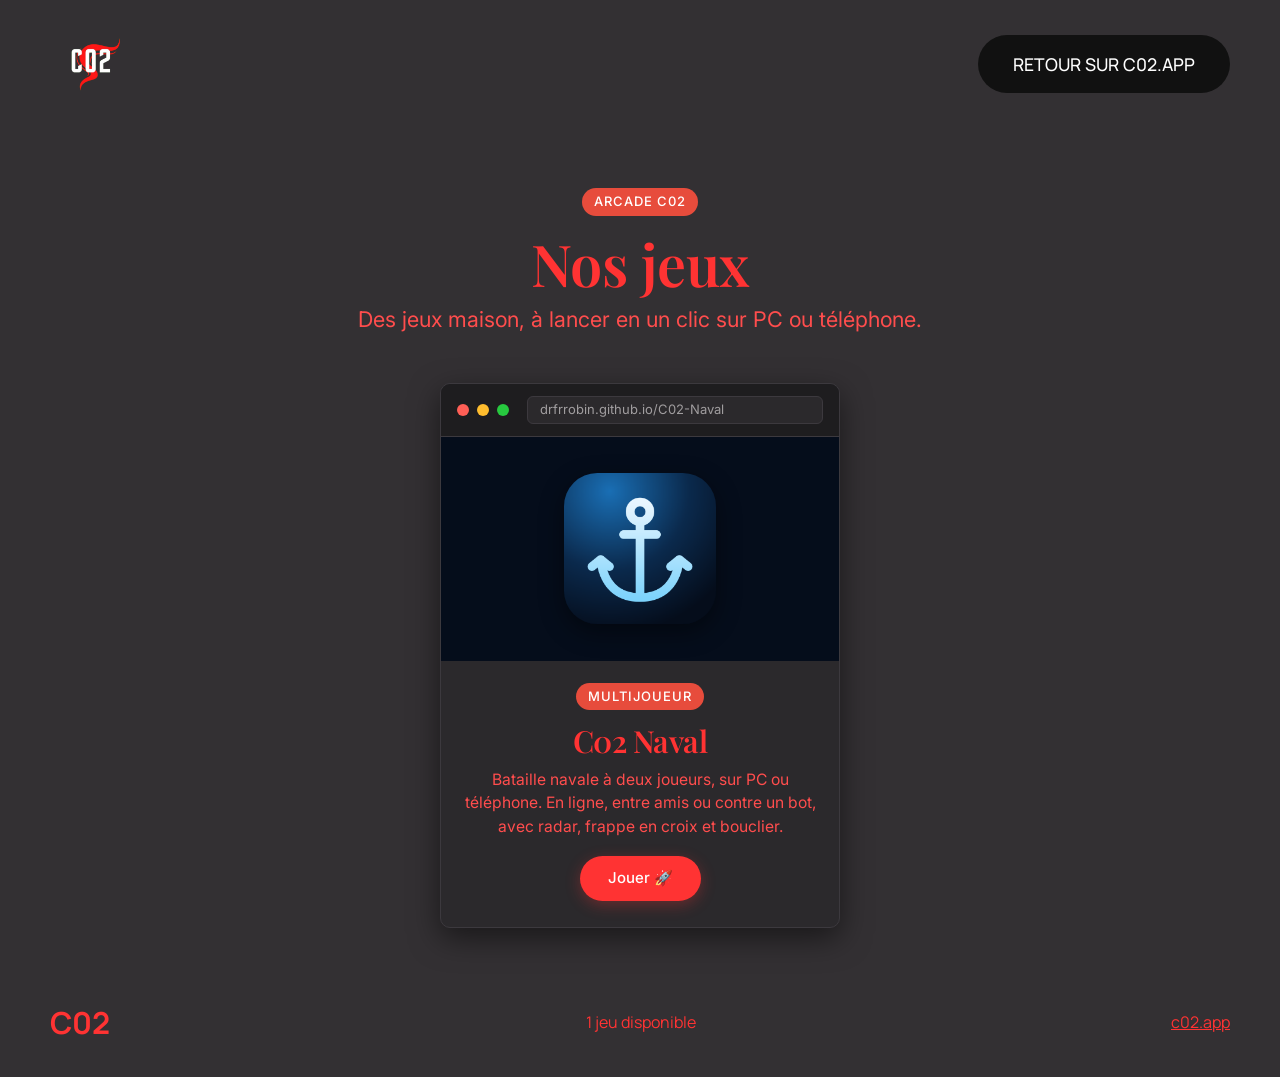
==== index.html @ b341e90d "Site des jeux C02 et intégration WordPress Site statique aux couleurs de c02.app listant les jeux de" ====
<!doctype html>
<html lang="fr">
<head>
  <meta charset="utf-8">
  <meta name="viewport" content="width=device-width, initial-scale=1">
  <title>C02 Jeux</title>
  <meta name="description" content="Les jeux de la C02 Team, à jouer directement dans le navigateur.">
  <link rel="icon" href="assets/img/logo-c02.png">
  <link rel="preconnect" href="https://fonts.googleapis.com">
  <link rel="preconnect" href="https://fonts.gstatic.com" crossorigin>
  <link href="https://fonts.googleapis.com/css2?family=Playfair+Display:wght@600&family=Inter:wght@400;500;600&family=Manrope:wght@500;700&display=swap" rel="stylesheet">
  <link rel="stylesheet" href="assets/style.css">
</head>
<body>
  <header class="barre">
    <a class="logo" href="https://c02.app/" aria-label="C02 — accueil">
      <img src="assets/img/logo-c02.png" alt="C02" width="80" height="80">
    </a>
    <a class="pilule-noire" href="https://c02.app/">Retour sur C02.app</a>
  </header>

  <main>
    <section class="hero">
      <span class="badge">Arcade C02</span>
      <h1>Nos jeux</h1>
      <p>Des jeux maison, à lancer en un clic sur PC ou téléphone.</p>
    </section>

    <p id="etat" class="etat" role="status">Chargement des jeux…</p>
    <ul id="liste" class="grille"></ul>
  </main>

  <footer class="pied">
    <span class="pied-logo">C02</span>
    <span id="compteur"></span>
    <a href="https://c02.app/">c02.app</a>
  </footer>

  <script src="assets/app.js"></script>
</body>
</html>
---- assets/style.css ----
/* Charte reprise de c02.app */
:root {
  --fond: #333033;
  --fenetre: #2b292c;
  --barre: #1e1d1f;
  --trait: #3c393e;
  --rouge: #ff3333;
  --rouge-clair: #ff4d4d;
  --rouge-fonce: #e60000;
  --badge: #e74c3c;
  --gris: #a09d9f;
  --noir: #111111;
  --blanc: #ffffff;
}

* { box-sizing: border-box; }

body {
  margin: 0;
  min-height: 100vh;
  display: flex;
  flex-direction: column;
  background: var(--fond);
  color: var(--blanc);
  font-family: 'Inter', sans-serif;
  line-height: 1.5;
}

main { flex: 1; width: 100%; max-width: 1100px; margin: 0 auto; padding: 0 16px; }

/* En-tête */
.barre {
  display: flex;
  align-items: center;
  justify-content: space-between;
  gap: 16px;
  padding: 24px clamp(16px, 5vw, 50px);
}
.logo img { display: block; width: clamp(56px, 8vw, 80px); height: auto; }
.pilule-noire {
  font-family: 'Manrope', sans-serif;
  font-weight: 500;
  text-transform: uppercase;
  font-size: clamp(.8rem, 1.6vw, 1.1rem);
  color: var(--blanc);
  background: var(--noir);
  padding: .9em 2em;
  border-radius: 9999px;
  text-decoration: none;
  white-space: nowrap;
  transition: background .2s ease;
}
.pilule-noire:hover { background: #000; }

/* Titre */
.hero { text-align: center; padding: clamp(24px, 6vw, 60px) 0 clamp(28px, 5vw, 48px); }
.badge {
  display: inline-block;
  background: var(--badge);
  color: var(--blanc);
  font-size: 13px;
  font-weight: 500;
  text-transform: uppercase;
  letter-spacing: 1px;
  padding: 4px 12px;
  border-radius: 20px;
}
.hero h1 {
  margin: 16px 0 8px;
  font-family: 'Playfair Display', serif;
  font-weight: 600;
  font-size: clamp(2.4rem, 7vw, 3.6rem);
  line-height: 1.1;
  letter-spacing: -.5px;
  color: var(--rouge);
}
.hero p { margin: 0; color: var(--rouge-clair); font-size: clamp(1rem, 2.2vw, 1.35rem); }

.etat { text-align: center; color: var(--gris); }
.etat[hidden] { display: none; }

/* Grille de fenêtres */
.grille {
  list-style: none;
  margin: 0;
  padding: 0 0 40px;
  display: grid;
  grid-template-columns: repeat(auto-fit, minmax(min(100%, 320px), 400px));
  justify-content: center;
  gap: 28px;
}

.fenetre {
  display: flex;
  flex-direction: column;
  height: 100%;
  background: var(--fenetre);
  border: 1px solid var(--trait);
  border-radius: 10px;
  overflow: hidden;
  box-shadow: 0 10px 30px rgba(0, 0, 0, .5);
  color: inherit;
  text-decoration: none;
  transition: transform .3s ease, box-shadow .3s ease;
}
.fenetre:hover, .fenetre:focus-visible {
  transform: translateY(-4px);
  box-shadow: 0 16px 40px rgba(0, 0, 0, .6);
  outline: none;
}
.fenetre:focus-visible { border-color: var(--rouge); }

.fenetre-barre {
  display: flex;
  align-items: center;
  gap: 8px;
  padding: 12px 16px;
  background: var(--barre);
  border-bottom: 1px solid var(--trait);
}
.point { width: 12px; height: 12px; border-radius: 50%; flex: none; }
.point.r { background: #ff5f56; }
.point.j { background: #ffbd2e; }
.point.v { background: #27c93f; }
.url {
  margin-left: 10px;
  flex: 1;
  min-width: 0;
  background: var(--fenetre);
  color: var(--gris);
  border: 1px solid var(--trait);
  border-radius: 6px;
  padding: 3px 12px;
  font-size: 13px;
  overflow: hidden;
  text-overflow: ellipsis;
  white-space: nowrap;
}

.vignette {
  aspect-ratio: 16 / 9;
  display: grid;
  place-items: center;
  font-size: 4rem;
}
.vignette img { width: 38%; height: auto; border-radius: 22%; box-shadow: 0 8px 24px rgba(0, 0, 0, .45); }

.contenu {
  flex: 1;
  display: flex;
  flex-direction: column;
  align-items: center;
  gap: 10px;
  text-align: center;
  padding: 22px 22px 26px;
}
.contenu h2 {
  margin: 4px 0 0;
  font-family: 'Playfair Display', serif;
  font-weight: 600;
  font-size: 1.9rem;
  line-height: 1.1;
  letter-spacing: -.5px;
  color: var(--rouge);
}
.contenu p { margin: 0; flex: 1; color: var(--rouge-clair); font-size: .98rem; }

.bouton {
  display: inline-block;
  margin-top: 8px;
  background: var(--rouge);
  color: var(--blanc);
  padding: 11px 28px;
  font-size: 15px;
  font-weight: 500;
  border-radius: 30px;
  box-shadow: 0 4px 15px rgba(255, 51, 51, .3);
  transition: background .3s ease, box-shadow .3s ease;
}
.fenetre:hover .bouton, .fenetre:focus-visible .bouton {
  background: var(--rouge-fonce);
  box-shadow: 0 6px 20px rgba(255, 51, 51, .5);
}

/* Pied de page */
.pied {
  display: flex;
  flex-wrap: wrap;
  align-items: center;
  justify-content: space-between;
  gap: 12px 24px;
  padding: 32px clamp(16px, 5vw, 50px);
  font-family: 'Manrope', sans-serif;
  color: var(--rouge);
}
.pied-logo { font-weight: 700; font-size: 1.9rem; }
.pied a { color: var(--rouge); }

@media (prefers-reduced-motion: reduce) {
  .fenetre, .bouton { transition: none; }
  .fenetre:hover { transform: none; }
}
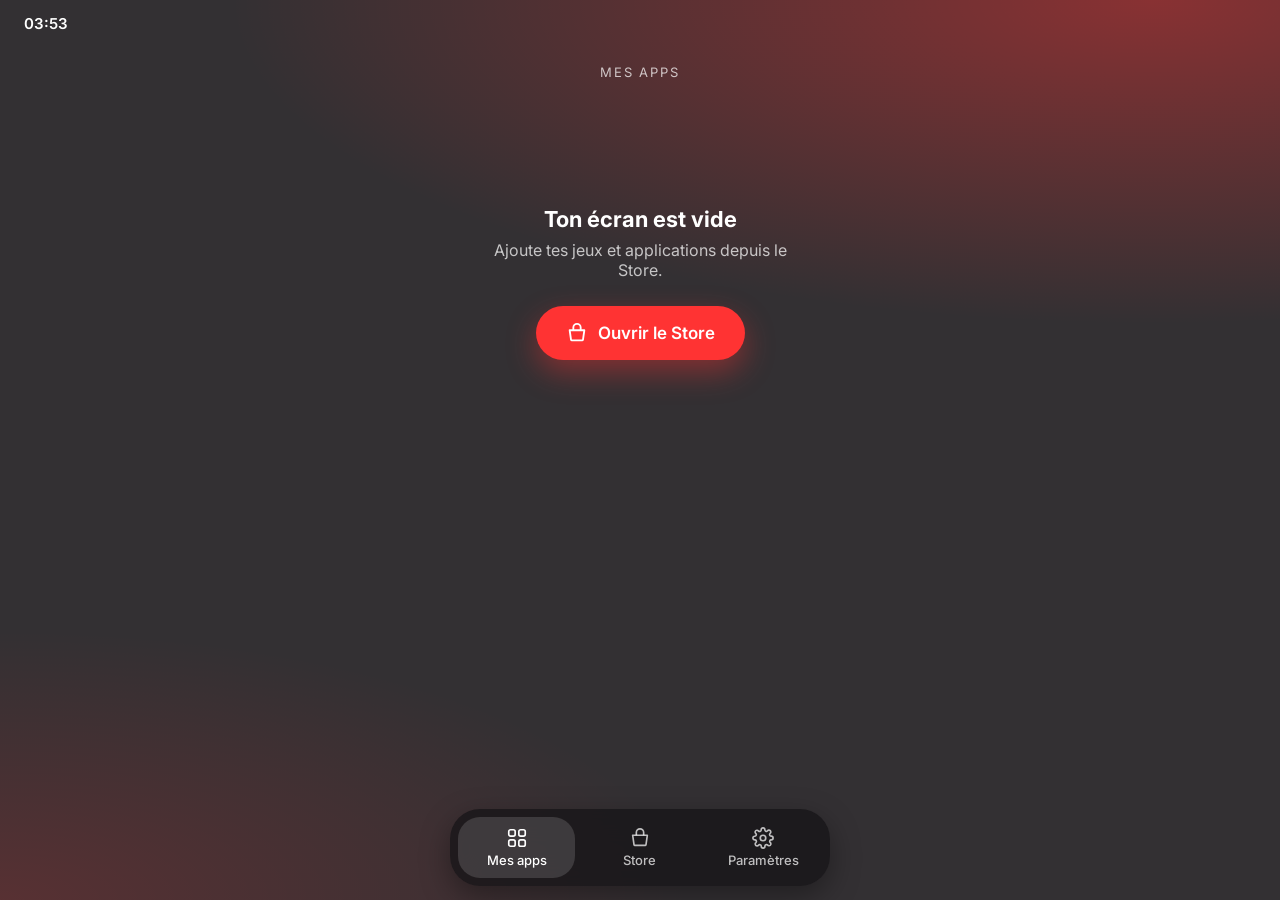
==== commit d8c1a87e: "Accueil installable (PWA) et redirection depuis la racine - manifest.webmanifest, icônes 192/512 et " ====
--- a/index.html
+++ b/index.html
@@ -1,41 +1,14 @@
 <!doctype html>
 <html lang="fr">
 <head>
-  <meta charset="utf-8">
-  <meta name="viewport" content="width=device-width, initial-scale=1">
-  <title>C02 Jeux</title>
-  <meta name="description" content="Les jeux de la C02 Team, à jouer directement dans le navigateur.">
-  <link rel="icon" href="assets/img/logo-c02.png">
-  <link rel="preconnect" href="https://fonts.googleapis.com">
-  <link rel="preconnect" href="https://fonts.gstatic.com" crossorigin>
-  <link href="https://fonts.googleapis.com/css2?family=Playfair+Display:wght@600&family=Inter:wght@400;500;600&family=Manrope:wght@500;700&display=swap" rel="stylesheet">
-  <link rel="stylesheet" href="assets/style.css">
+<meta charset="utf-8">
+<meta name="viewport" content="width=device-width, initial-scale=1">
+<title>C02</title>
+<meta http-equiv="refresh" content="0; url=accueil/">
+<link rel="canonical" href="accueil/">
 </head>
 <body>
-  <header class="barre">
-    <a class="logo" href="https://c02.app/" aria-label="C02 — accueil">
-      <img src="assets/img/logo-c02.png" alt="C02" width="80" height="80">
-    </a>
-    <a class="pilule-noire" href="https://c02.app/">Retour sur C02.app</a>
-  </header>
-
-  <main>
-    <section class="hero">
-      <span class="badge">Arcade C02</span>
-      <h1>Nos jeux</h1>
-      <p>Des jeux maison, à lancer en un clic sur PC ou téléphone.</p>
-    </section>
-
-    <p id="etat" class="etat" role="status">Chargement des jeux…</p>
-    <ul id="liste" class="grille"></ul>
-  </main>
-
-  <footer class="pied">
-    <span class="pied-logo">C02</span>
-    <span id="compteur"></span>
-    <a href="https://c02.app/">c02.app</a>
-  </footer>
-
-  <script src="assets/app.js"></script>
+<p><a href="accueil/">Ouvrir l'accueil C02</a></p>
+<script>location.replace('accueil/' + location.search + location.hash);</script>
 </body>
 </html>
